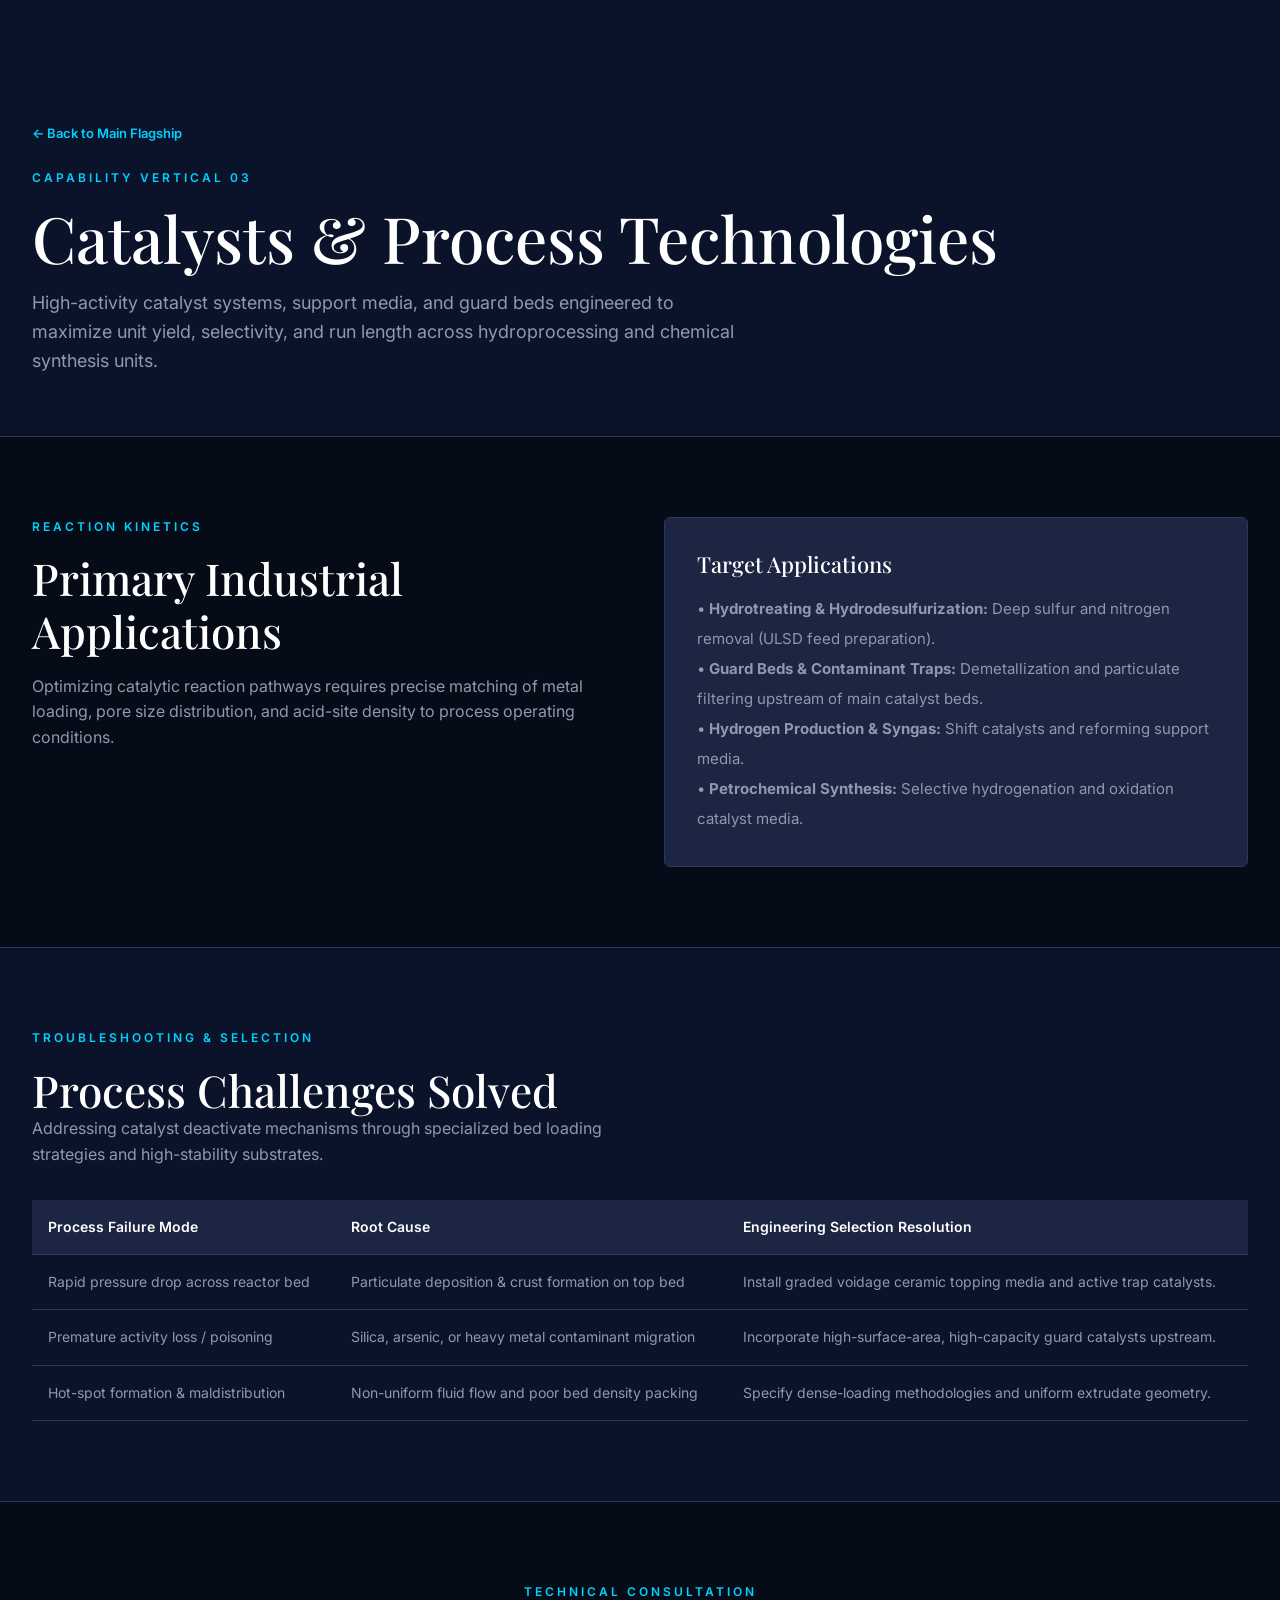
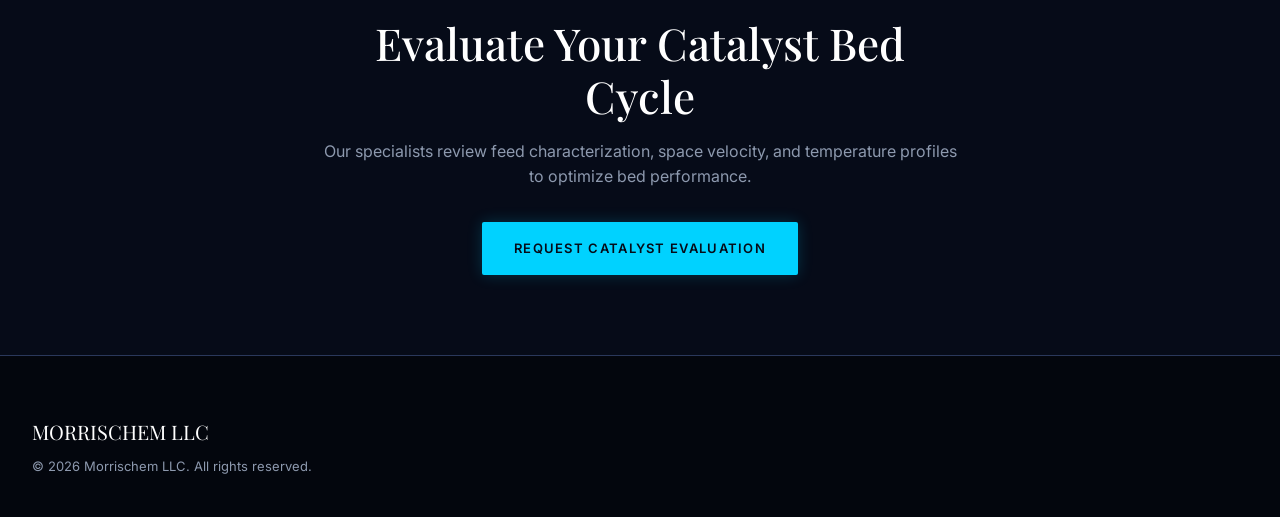
==== morrischem-industrial-clean/catalysts-process-tech.html @ dd55eede "Add files via upload" ====
<!DOCTYPE html>
<html lang="en">
<head>
  <meta charset="UTF-8">
  <meta name="viewport" content="width=device-width, initial-scale=1.0">
  <title>Catalysts & Process Tech — Morrischem LLC</title>
  
  <!-- Fonts -->
  <link rel="preconnect" href="https://fonts.googleapis.com">
  <link rel="preconnect" href="https://fonts.gstatic.com" crossorigin>
  <link href="https://fonts.googleapis.com/css2?family=Inter:wght@400;500;600&family=Playfair+Display:wght@500;600&display=swap" rel="stylesheet">
  
  <!-- Master Design System CSS -->
  <link rel="stylesheet" href="style-guide.css">
  
  <style>
    .page-header {
      padding: 120px 0 60px 0;
      border-bottom: 1px solid var(--border-steel);
      background-color: var(--bg-dark-secondary);
    }

    .container {
      max-width: 1320px;
      margin: 0 auto;
      padding: 0 32px;
    }

    .section-padding {
      padding: 80px 0;
      border-bottom: 1px solid var(--border-steel);
    }

    .grid-2 {
      display: grid;
      grid-template-columns: 1fr 1fr;
      gap: 48px;
    }

    .kicker {
      font-size: 12px;
      font-weight: 600;
      color: var(--accent-cyan);
      letter-spacing: 0.25em;
      text-transform: uppercase;
      margin-bottom: 16px;
    }

    .data-table {
      width: 100%;
      border-collapse: collapse;
      margin-top: 24px;
      text-align: left;
    }

    .data-table th, .data-table td {
      padding: 16px;
      border-bottom: 1px solid var(--border-steel);
      font-size: 14px;
    }

    .data-table th {
      color: var(--text-main);
      font-weight: 600;
      background-color: var(--bg-card-surface);
    }

    .data-table td {
      color: var(--text-muted);
    }

    .back-link {
      color: var(--accent-cyan);
      text-decoration: none;
      font-size: 13px;
      font-weight: 600;
      display: inline-block;
      margin-bottom: 24px;
    }

    .footer-wrapper {
      background-color: #03060D;
      padding: 60px 0 40px 0;
    }
  </style>
</head>
<body>

  <!-- Header Banner -->
  <header class="page-header">
    <div class="container">
      <a href="index.php" class="back-link">← Back to Main Flagship</a>
      <div class="kicker">Capability Vertical 03</div>
      <h1>Catalysts &amp; Process Technologies</h1>
      <p style="font-size: 18px; max-width: 720px; margin-top: 16px;">
        High-activity catalyst systems, support media, and guard beds engineered to maximize unit yield, selectivity, and run length across hydroprocessing and chemical synthesis units.
      </p>
    </div>
  </header>

  <!-- Technical Overview & Applications -->
  <section class="section-padding">
    <div class="container grid-2">
      <div>
        <div class="kicker">Reaction Kinetics</div>
        <h2>Primary Industrial Applications</h2>
        <p style="margin-top: 16px;">
          Optimizing catalytic reaction pathways requires precise matching of metal loading, pore size distribution, and acid-site density to process operating conditions.
        </p>
      </div>

      <div class="card-surface">
        <h3 style="margin-bottom: 16px;">Target Applications</h3>
        <ul style="list-style: none; color: var(--text-muted); font-size: 15px; line-height: 2;">
          <li>• <strong>Hydrotreating &amp; Hydrodesulfurization:</strong> Deep sulfur and nitrogen removal (ULSD feed preparation).</li>
          <li>• <strong>Guard Beds &amp; Contaminant Traps:</strong> Demetallization and particulate filtering upstream of main catalyst beds.</li>
          <li>• <strong>Hydrogen Production &amp; Syngas:</strong> Shift catalysts and reforming support media.</li>
          <li>• <strong>Petrochemical Synthesis:</strong> Selective hydrogenation and oxidation catalyst media.</li>
        </ul>
      </div>
    </div>
  </section>

  <!-- Operational Failures & Selection Matrix -->
  <section class="section-padding" style="background-color: var(--bg-dark-secondary);">
    <div class="container">
      <div class="kicker">Troubleshooting &amp; Selection</div>
      <h2>Process Challenges Solved</h2>
      <p style="max-width: 640px; margin-bottom: 32px;">
        Addressing catalyst deactivate mechanisms through specialized bed loading strategies and high-stability substrates.
      </p>

      <table class="data-table">
        <thead>
          <tr>
            <th>Process Failure Mode</th>
            <th>Root Cause</th>
            <th>Engineering Selection Resolution</th>
          </tr>
        </thead>
        <tbody>
          <tr>
            <td>Rapid pressure drop across reactor bed</td>
            <td>Particulate deposition &amp; crust formation on top bed</td>
            <td>Install graded voidage ceramic topping media and active trap catalysts.</td>
          </tr>
          <tr>
            <td>Premature activity loss / poisoning</td>
            <td>Silica, arsenic, or heavy metal contaminant migration</td>
            <td>Incorporate high-surface-area, high-capacity guard catalysts upstream.</td>
          </tr>
          <tr>
            <td>Hot-spot formation &amp; maldistribution</td>
            <td>Non-uniform fluid flow and poor bed density packing</td>
            <td>Specify dense-loading methodologies and uniform extrudate geometry.</td>
          </tr>
        </tbody>
      </table>
    </div>
  </section>

  <!-- CTA Gateway -->
  <section class="section-padding" style="text-align: center;">
    <div class="container" style="max-width: 700px;">
      <div class="kicker">Technical Consultation</div>
      <h2>Evaluate Your Catalyst Bed Cycle</h2>
      <p style="margin: 16px 0 32px 0;">Our specialists review feed characterization, space velocity, and temperature profiles to optimize bed performance.</p>
      <a href="index.php#contact" class="btn-primary">Request Catalyst Evaluation</a>
    </div>
  </section>

  <!-- Footer -->
  <footer class="footer-wrapper">
    <div class="container">
      <div style="font-family: var(--font-serif); font-size: 20px; color: var(--text-main);">MORRISCHEM LLC</div>
      <p style="font-size: 13px; margin-top: 8px;">&copy; 2026 Morrischem LLC. All rights reserved.</p>
    </div>
  </footer>

</body>
</html>
---- morrischem-industrial-clean/style-guide.css ----
/* ==========================================================================
   MORRISCHEM DIGITAL FLAGSHIP - REFINERY BLUE DESIGN SYSTEM
   ========================================================================== */

:root {
  /* Color Palette - Extracted from Refinery Image */
  --bg-dark-primary: #060B18;       /* Deep Navy Black */
  --bg-dark-secondary: #0B132B;     /* Deep Twilight Navy */
  --bg-card-surface: #1C2541;       /* Control Panel Slate */
  --accent-cyan: #00D2FF;           /* Electric Cyan Glow */
  --accent-cyan-glow: rgba(0, 210, 255, 0.2);
  
  /* Borders & Structure */
  --border-steel: #2A385B;
  --border-light: rgba(0, 210, 255, 0.15);
  
  /* Typography Stacks */
  --font-serif: "Playfair Display", "Georgia", serif;
  --font-sans: "Inter", -apple-system, BlinkMacSystemFont, sans-serif;
  
  /* Text Colors */
  --text-main: #FFFFFF;
  --text-muted: #8D99AE;
  
  /* UI Tokens */
  --radius-crisp: 2px;
  --radius-interactive: 6px;
  --transition-smooth: cubic-bezier(0.16, 1, 0.3, 1);
}

/* Global Reset & Base Rules */
* {
  box-sizing: border-box;
  margin: 0;
  padding: 0;
}

body {
  background-color: var(--bg-dark-primary);
  color: var(--text-main);
  font-family: var(--font-sans);
  font-size: 16px;
  line-height: 1.6;
  -webkit-font-smoothing: antialiased;
}

/* Typography Hierarchy */
h1, h2, h3, h4 {
  font-family: var(--font-serif);
  color: var(--text-main);
  font-weight: 500;
}

h1 { font-size: clamp(36px, 5vw, 64px); line-height: 1.1; }
h2 { font-size: clamp(28px, 3.5vw, 44px); line-height: 1.2; }
h3 { font-size: 22px; line-height: 1.3; }

p {
  color: var(--text-muted);
}

/* Base Component: Buttons */
.btn-primary {
  display: inline-block;
  font-family: var(--font-sans);
  font-size: 13px;
  font-weight: 600;
  letter-spacing: 0.1em;
  text-transform: uppercase;
  color: #060B18;
  background-color: var(--accent-cyan);
  padding: 16px 32px;
  border-radius: var(--radius-crisp);
  text-decoration: none;
  transition: all 0.3s var(--transition-smooth);
  box-shadow: 0 0 15px var(--accent-cyan-glow);
}

.btn-primary:hover {
  background-color: #33E0FF;
  transform: translateY(-2px);
  box-shadow: 0 6px 24px rgba(0, 210, 255, 0.4);
}

.btn-secondary {
  display: inline-block;
  font-family: var(--font-sans);
  font-size: 13px;
  font-weight: 600;
  letter-spacing: 0.1em;
  text-transform: uppercase;
  color: var(--text-main);
  background-color: transparent;
  padding: 16px 32px;
  border: 1px solid var(--border-steel);
  border-radius: var(--radius-crisp);
  text-decoration: none;
  transition: all 0.3s var(--transition-smooth);
}

.btn-secondary:hover {
  border-color: var(--accent-cyan);
  background-color: rgba(0, 210, 255, 0.05);
  transform: translateY(-2px);
}

/* Base Component: Card Containers */
.card-surface {
  background-color: var(--bg-card-surface);
  border: 1px solid var(--border-steel);
  border-radius: var(--radius-interactive);
  padding: 32px;
  transition: all 0.3s var(--transition-smooth);
}

.card-surface:hover {
  border-color: var(--accent-cyan);
  box-shadow: 0 4px 20px var(--accent-cyan-glow);
}
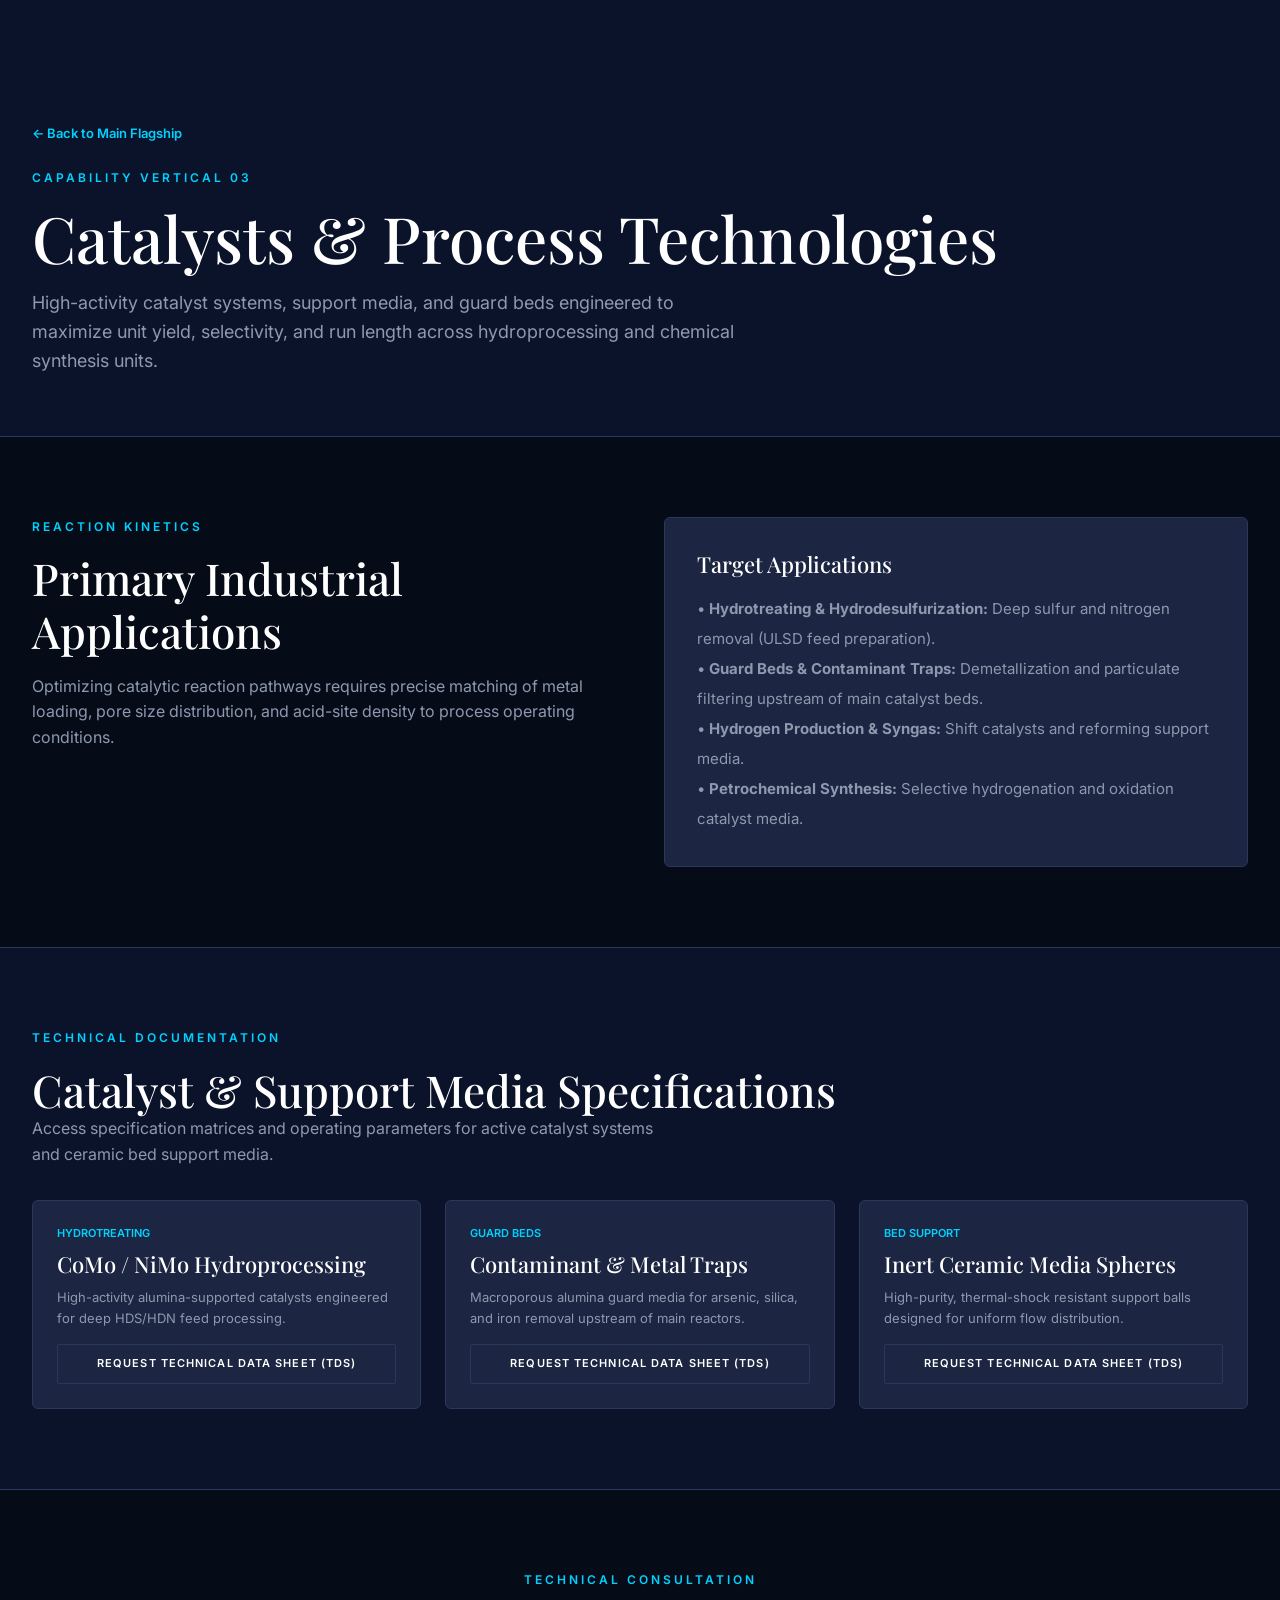
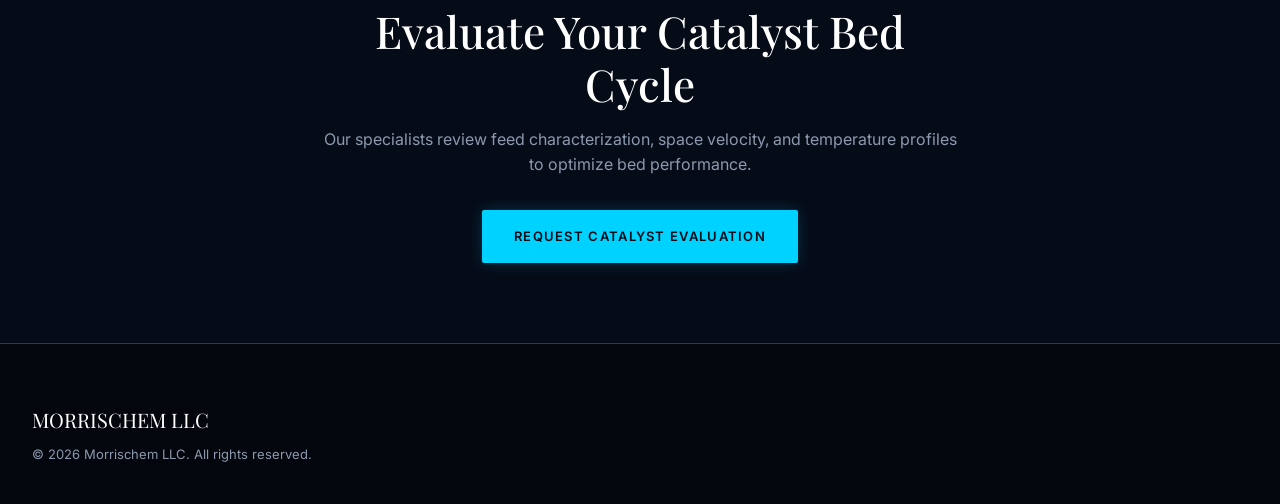
==== commit d9d71c03: "Revise catalysts process tech HTML structure and styles Updated the HTML structure and styling for t" ====
--- a/morrischem-industrial-clean/catalysts-process-tech.html
+++ b/morrischem-industrial-clean/catalysts-process-tech.html
@@ -35,6 +35,12 @@
       display: grid;
       grid-template-columns: 1fr 1fr;
       gap: 48px;
+    }
+
+    .grid-3 {
+      display: grid;
+      grid-template-columns: repeat(3, 1fr);
+      gap: 24px;
     }
 
     .kicker {
@@ -76,6 +82,16 @@
       font-weight: 600;
       display: inline-block;
       margin-bottom: 24px;
+    }
+
+    .spec-card {
+      background-color: var(--bg-card-surface);
+      border: 1px solid var(--border-steel);
+      border-radius: var(--radius-interactive);
+      padding: 24px;
+      display: flex;
+      flex-direction: column;
+      justify-content: space-between;
     }
 
     .footer-wrapper {
@@ -121,41 +137,43 @@
     </div>
   </section>
 
-  <!-- Operational Failures & Selection Matrix -->
+  <!-- Technical Specification Downloads -->
   <section class="section-padding" style="background-color: var(--bg-dark-secondary);">
     <div class="container">
-      <div class="kicker">Troubleshooting &amp; Selection</div>
-      <h2>Process Challenges Solved</h2>
+      <div class="kicker">Technical Documentation</div>
+      <h2>Catalyst &amp; Support Media Specifications</h2>
       <p style="max-width: 640px; margin-bottom: 32px;">
-        Addressing catalyst deactivate mechanisms through specialized bed loading strategies and high-stability substrates.
+        Access specification matrices and operating parameters for active catalyst systems and ceramic bed support media.
       </p>
 
-      <table class="data-table">
-        <thead>
-          <tr>
-            <th>Process Failure Mode</th>
-            <th>Root Cause</th>
-            <th>Engineering Selection Resolution</th>
-          </tr>
-        </thead>
-        <tbody>
-          <tr>
-            <td>Rapid pressure drop across reactor bed</td>
-            <td>Particulate deposition &amp; crust formation on top bed</td>
-            <td>Install graded voidage ceramic topping media and active trap catalysts.</td>
-          </tr>
-          <tr>
-            <td>Premature activity loss / poisoning</td>
-            <td>Silica, arsenic, or heavy metal contaminant migration</td>
-            <td>Incorporate high-surface-area, high-capacity guard catalysts upstream.</td>
-          </tr>
-          <tr>
-            <td>Hot-spot formation &amp; maldistribution</td>
-            <td>Non-uniform fluid flow and poor bed density packing</td>
-            <td>Specify dense-loading methodologies and uniform extrudate geometry.</td>
-          </tr>
-        </tbody>
-      </table>
+      <div class="grid-3">
+        <div class="spec-card">
+          <div>
+            <div style="font-size: 11px; color: var(--accent-cyan); font-weight: 600; text-transform: uppercase;">Hydrotreating</div>
+            <h3 style="margin: 8px 0;">CoMo / NiMo Hydroprocessing</h3>
+            <p style="font-size: 13px; margin-bottom: 16px;">High-activity alumina-supported catalysts engineered for deep HDS/HDN feed processing.</p>
+          </div>
+          <a href="contact.html" class="btn-secondary" style="text-align: center; font-size: 11px; padding: 10px 16px;">Request Technical Data Sheet (TDS)</a>
+        </div>
+
+        <div class="spec-card">
+          <div>
+            <div style="font-size: 11px; color: var(--accent-cyan); font-weight: 600; text-transform: uppercase;">Guard Beds</div>
+            <h3 style="margin: 8px 0;">Contaminant &amp; Metal Traps</h3>
+            <p style="font-size: 13px; margin-bottom: 16px;">Macroporous alumina guard media for arsenic, silica, and iron removal upstream of main reactors.</p>
+          </div>
+          <a href="contact.html" class="btn-secondary" style="text-align: center; font-size: 11px; padding: 10px 16px;">Request Technical Data Sheet (TDS)</a>
+        </div>
+
+        <div class="spec-card">
+          <div>
+            <div style="font-size: 11px; color: var(--accent-cyan); font-weight: 600; text-transform: uppercase;">Bed Support</div>
+            <h3 style="margin: 8px 0;">Inert Ceramic Media Spheres</h3>
+            <p style="font-size: 13px; margin-bottom: 16px;">High-purity, thermal-shock resistant support balls designed for uniform flow distribution.</p>
+          </div>
+          <a href="contact.html" class="btn-secondary" style="text-align: center; font-size: 11px; padding: 10px 16px;">Request Technical Data Sheet (TDS)</a>
+        </div>
+      </div>
     </div>
   </section>
 
@@ -165,7 +183,7 @@
       <div class="kicker">Technical Consultation</div>
       <h2>Evaluate Your Catalyst Bed Cycle</h2>
       <p style="margin: 16px 0 32px 0;">Our specialists review feed characterization, space velocity, and temperature profiles to optimize bed performance.</p>
-      <a href="index.php#contact" class="btn-primary">Request Catalyst Evaluation</a>
+      <a href="contact.html" class="btn-primary">Request Catalyst Evaluation</a>
     </div>
   </section>
 
@@ -178,4 +196,4 @@
   </footer>
 
 </body>
-</html>+</html>
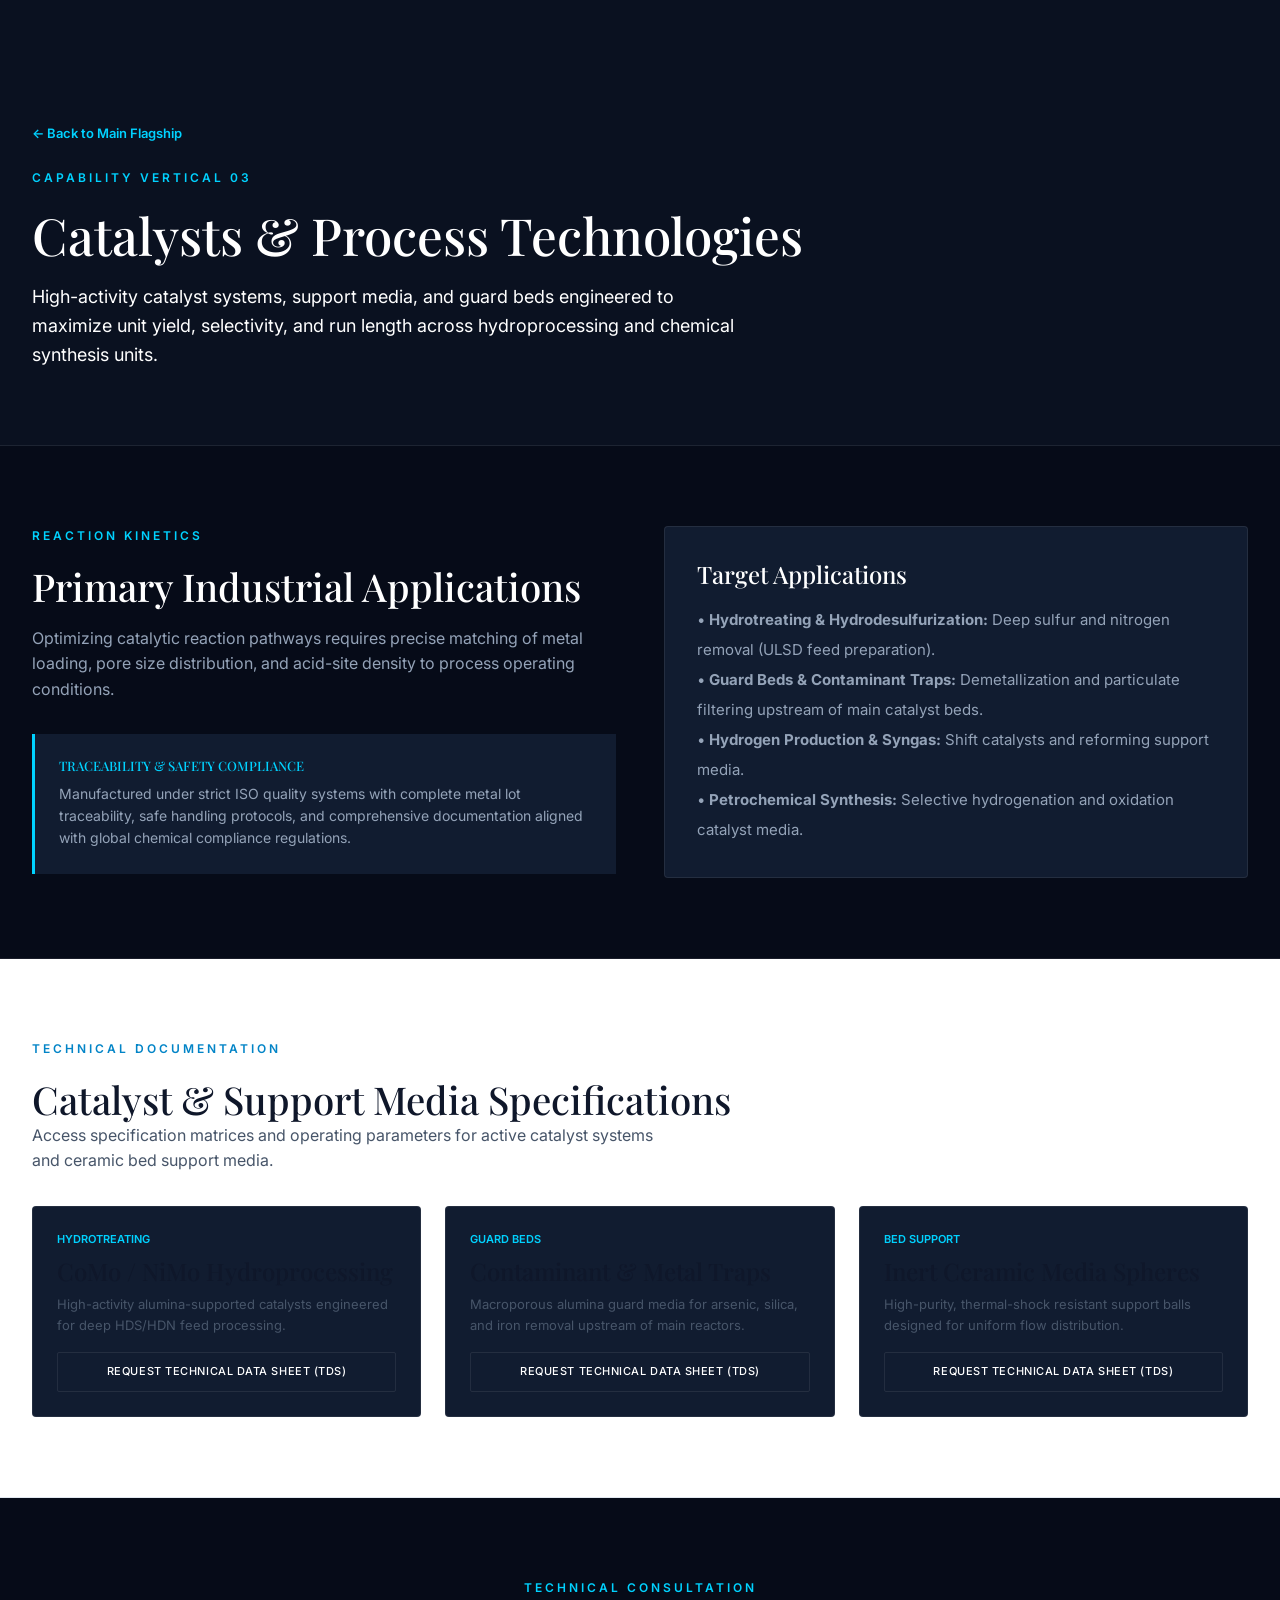
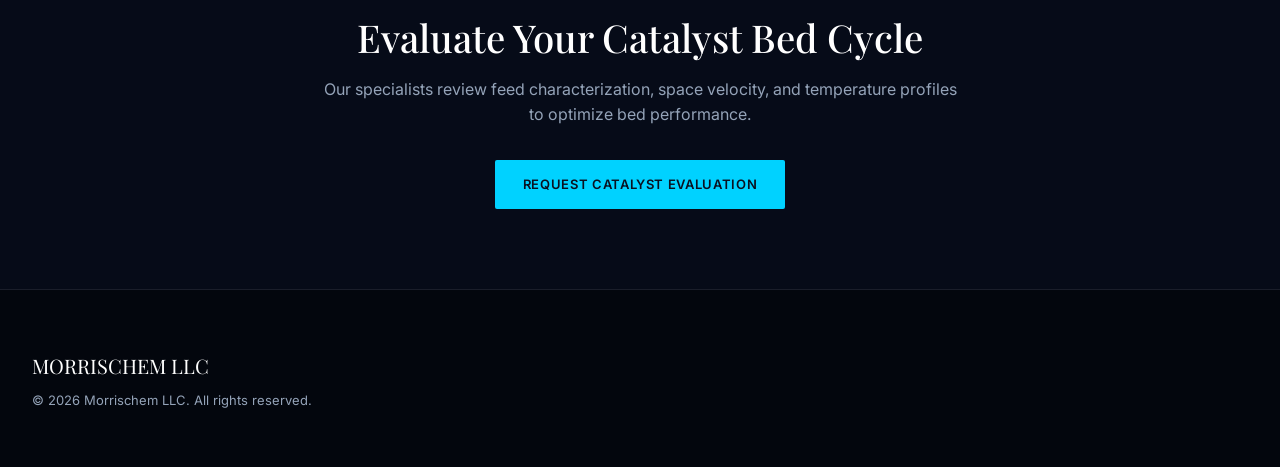
==== commit 412936fb: "Refactor catalysts-process-tech.html structure and styles Updated the HTML structure and styles for " ====
--- a/morrischem-industrial-clean/catalysts-process-tech.html
+++ b/morrischem-industrial-clean/catalysts-process-tech.html
@@ -52,29 +52,6 @@
       margin-bottom: 16px;
     }
 
-    .data-table {
-      width: 100%;
-      border-collapse: collapse;
-      margin-top: 24px;
-      text-align: left;
-    }
-
-    .data-table th, .data-table td {
-      padding: 16px;
-      border-bottom: 1px solid var(--border-steel);
-      font-size: 14px;
-    }
-
-    .data-table th {
-      color: var(--text-main);
-      font-weight: 600;
-      background-color: var(--bg-card-surface);
-    }
-
-    .data-table td {
-      color: var(--text-muted);
-    }
-
     .back-link {
       color: var(--accent-cyan);
       text-decoration: none;
@@ -82,6 +59,10 @@
       font-weight: 600;
       display: inline-block;
       margin-bottom: 24px;
+    }
+
+    .back-link:hover {
+      text-decoration: underline;
     }
 
     .spec-card {
@@ -92,6 +73,13 @@
       display: flex;
       flex-direction: column;
       justify-content: space-between;
+    }
+
+    .compliance-box {
+      background-color: var(--bg-card-surface);
+      border-left: 3px solid var(--accent-cyan);
+      padding: 24px;
+      margin-top: 32px;
     }
 
     .footer-wrapper {
@@ -105,7 +93,7 @@
   <!-- Header Banner -->
   <header class="page-header">
     <div class="container">
-      <a href="index.php" class="back-link">← Back to Main Flagship</a>
+      <a href="/" class="back-link">&larr; Back to Main Flagship</a>
       <div class="kicker">Capability Vertical 03</div>
       <h1>Catalysts &amp; Process Technologies</h1>
       <p style="font-size: 18px; max-width: 720px; margin-top: 16px;">
@@ -123,6 +111,11 @@
         <p style="margin-top: 16px;">
           Optimizing catalytic reaction pathways requires precise matching of metal loading, pore size distribution, and acid-site density to process operating conditions.
         </p>
+
+        <div class="compliance-box">
+          <h4 style="color: var(--accent-cyan); font-size: 13px; text-transform: uppercase; margin-bottom: 8px;">Traceability &amp; Safety Compliance</h4>
+          <p style="font-size: 14px; margin-bottom: 0;">Manufactured under strict ISO quality systems with complete metal lot traceability, safe handling protocols, and comprehensive documentation aligned with global chemical compliance regulations.</p>
+        </div>
       </div>
 
       <div class="card-surface">
--- a/morrischem-industrial-clean/style-guide.css
+++ b/morrischem-industrial-clean/style-guide.css
@@ -1,34 +1,29 @@
 /* ==========================================================================
-   MORRISCHEM DIGITAL FLAGSHIP - REFINERY BLUE DESIGN SYSTEM
+   MORRISCHEM LLC — Master Design System & Style Guide
    ========================================================================== */
 
 :root {
-  /* Color Palette - Extracted from Refinery Image */
-  --bg-dark-primary: #060B18;       /* Deep Navy Black */
-  --bg-dark-secondary: #0B132B;     /* Deep Twilight Navy */
-  --bg-card-surface: #1C2541;       /* Control Panel Slate */
-  --accent-cyan: #00D2FF;           /* Electric Cyan Glow */
-  --accent-cyan-glow: rgba(0, 210, 255, 0.2);
+  /* Color Palette */
+  --bg-dark-primary: #060B18;
+  --bg-dark-secondary: #FFFFFF; /* High-Contrast White Sections */
+  --bg-card-surface: #111C30;
   
-  /* Borders & Structure */
-  --border-steel: #2A385B;
-  --border-light: rgba(0, 210, 255, 0.15);
-  
-  /* Typography Stacks */
-  --font-serif: "Playfair Display", "Georgia", serif;
-  --font-sans: "Inter", -apple-system, BlinkMacSystemFont, sans-serif;
-  
-  /* Text Colors */
   --text-main: #FFFFFF;
-  --text-muted: #8D99AE;
-  
-  /* UI Tokens */
+  --text-muted: #94A3B8;
+  --accent-cyan: #00D2FF;
+  --accent-navy: #0A1120;
+  --border-steel: rgba(255, 255, 255, 0.08);
+
+  /* Typography */
+  --font-serif: 'Playfair Display', Georgia, serif;
+  --font-sans: 'Inter', -apple-system, BlinkMacSystemFont, sans-serif;
+
+  /* Layout & Geometry */
   --radius-crisp: 2px;
-  --radius-interactive: 6px;
-  --transition-smooth: cubic-bezier(0.16, 1, 0.3, 1);
+  --radius-interactive: 4px;
 }
 
-/* Global Reset & Base Rules */
+/* Reset & Base Styles */
 * {
   box-sizing: border-box;
   margin: 0;
@@ -37,7 +32,7 @@
 
 body {
   background-color: var(--bg-dark-primary);
-  color: var(--text-main);
+  color: var(--text-muted);
   font-family: var(--font-sans);
   font-size: 16px;
   line-height: 1.6;
@@ -46,74 +41,134 @@
 
 /* Typography Hierarchy */
 h1, h2, h3, h4 {
+  color: var(--text-main);
   font-family: var(--font-serif);
-  color: var(--text-main);
   font-weight: 500;
+  line-height: 1.25;
 }
 
-h1 { font-size: clamp(36px, 5vw, 64px); line-height: 1.1; }
-h2 { font-size: clamp(28px, 3.5vw, 44px); line-height: 1.2; }
-h3 { font-size: 22px; line-height: 1.3; }
+h1 { font-size: clamp(32px, 4vw, 56px); }
+h2 { font-size: clamp(28px, 3vw, 40px); }
+h3 { font-size: clamp(20px, 2vw, 24px); }
+h4 { font-size: clamp(16px, 1.5vw, 18px); }
 
 p {
-  color: var(--text-muted);
+  margin-bottom: 1rem;
 }
 
-/* Base Component: Buttons */
-.btn-primary {
-  display: inline-block;
-  font-family: var(--font-sans);
-  font-size: 13px;
-  font-weight: 600;
-  letter-spacing: 0.1em;
-  text-transform: uppercase;
-  color: #060B18;
-  background-color: var(--accent-cyan);
-  padding: 16px 32px;
-  border-radius: var(--radius-crisp);
-  text-decoration: none;
-  transition: all 0.3s var(--transition-smooth);
-  box-shadow: 0 0 15px var(--accent-cyan-glow);
-}
-
-.btn-primary:hover {
-  background-color: #33E0FF;
-  transform: translateY(-2px);
-  box-shadow: 0 6px 24px rgba(0, 210, 255, 0.4);
-}
-
-.btn-secondary {
-  display: inline-block;
-  font-family: var(--font-sans);
-  font-size: 13px;
-  font-weight: 600;
-  letter-spacing: 0.1em;
-  text-transform: uppercase;
-  color: var(--text-main);
-  background-color: transparent;
-  padding: 16px 32px;
-  border: 1px solid var(--border-steel);
-  border-radius: var(--radius-crisp);
-  text-decoration: none;
-  transition: all 0.3s var(--transition-smooth);
-}
-
-.btn-secondary:hover {
-  border-color: var(--accent-cyan);
-  background-color: rgba(0, 210, 255, 0.05);
-  transform: translateY(-2px);
-}
-
-/* Base Component: Card Containers */
+/* Base Surfaces & Cards */
 .card-surface {
   background-color: var(--bg-card-surface);
   border: 1px solid var(--border-steel);
   border-radius: var(--radius-interactive);
   padding: 32px;
-  transition: all 0.3s var(--transition-smooth);
 }
 
-.card-surface:hover {
+/* Primary Button Styling */
+.btn-primary {
+  display: inline-block;
+  background-color: var(--accent-cyan);
+  color: var(--accent-navy);
+  font-family: var(--font-sans);
+  font-size: 13px;
+  font-weight: 600;
+  letter-spacing: 0.05em;
+  text-transform: uppercase;
+  text-decoration: none;
+  padding: 14px 28px;
+  border-radius: var(--radius-crisp);
+  transition: all 0.2s ease;
+}
+
+.btn-primary:hover {
+  background-color: #33E0FF;
+  box-shadow: 0 0 15px rgba(0, 210, 255, 0.4);
+}
+
+/* Secondary Button Styling */
+.btn-secondary {
+  display: inline-block;
+  background-color: transparent;
+  color: var(--text-main);
+  border: 1px solid var(--border-steel);
+  font-family: var(--font-sans);
+  font-size: 13px;
+  font-weight: 500;
+  letter-spacing: 0.05em;
+  text-transform: uppercase;
+  text-decoration: none;
+  padding: 14px 28px;
+  border-radius: var(--radius-crisp);
+  transition: all 0.2s ease;
+}
+
+.btn-secondary:hover {
   border-color: var(--accent-cyan);
-  box-shadow: 0 4px 20px var(--accent-cyan-glow);
+  color: var(--accent-cyan);
 }
+
+/* Back Link Styling */
+.back-link {
+  color: var(--accent-cyan);
+  text-decoration: none;
+  font-size: 13px;
+  font-weight: 600;
+  display: inline-block;
+  margin-bottom: 24px;
+}
+
+.back-link:hover {
+  text-decoration: underline;
+}
+
+/* ==========================================================================
+   PAGE HEADER & WHITE SECTION CONTRAST FIXES
+   ========================================================================== */
+
+/* Keep page headers dark so white title text remains visible */
+.page-header {
+  background-color: #0A1120 !important;
+  color: #FFFFFF !important;
+}
+
+.page-header h1, .page-header p {
+  color: #FFFFFF !important;
+}
+
+/* White Alternating Section Rules */
+[style*="background-color: var(--bg-dark-secondary)"] {
+  background-color: #FFFFFF !important;
+  color: #334155 !important;
+  border-bottom: 1px solid #E2E8F0 !important;
+}
+
+[style*="background-color: var(--bg-dark-secondary)"] h1,
+[style*="background-color: var(--bg-dark-secondary)"] h2,
+[style*="background-color: var(--bg-dark-secondary)"] h3,
+[style*="background-color: var(--bg-dark-secondary)"] h4 {
+  color: #0F172A !important;
+}
+
+[style*="background-color: var(--bg-dark-secondary)"] p {
+  color: #475569 !important;
+}
+
+[style*="background-color: var(--bg-dark-secondary)"] .section-kicker,
+[style*="background-color: var(--bg-dark-secondary)"] .kicker {
+  color: #0284C7 !important;
+}
+
+[style*="background-color: var(--bg-dark-secondary)"] .card-surface {
+  background-color: #F8FAFC !important;
+  border: 1px solid #E2E8F0 !important;
+  box-shadow: 0 4px 6px -1px rgba(0, 0, 0, 0.05);
+}
+
+[style*="background-color: var(--bg-dark-secondary)"] .card-surface h3,
+[style*="background-color: var(--bg-dark-secondary)"] .card-surface h4 {
+  color: #0F172A !important;
+}
+
+[style*="background-color: var(--bg-dark-secondary)"] .card-surface p {
+  color: #64748B !important;
+}
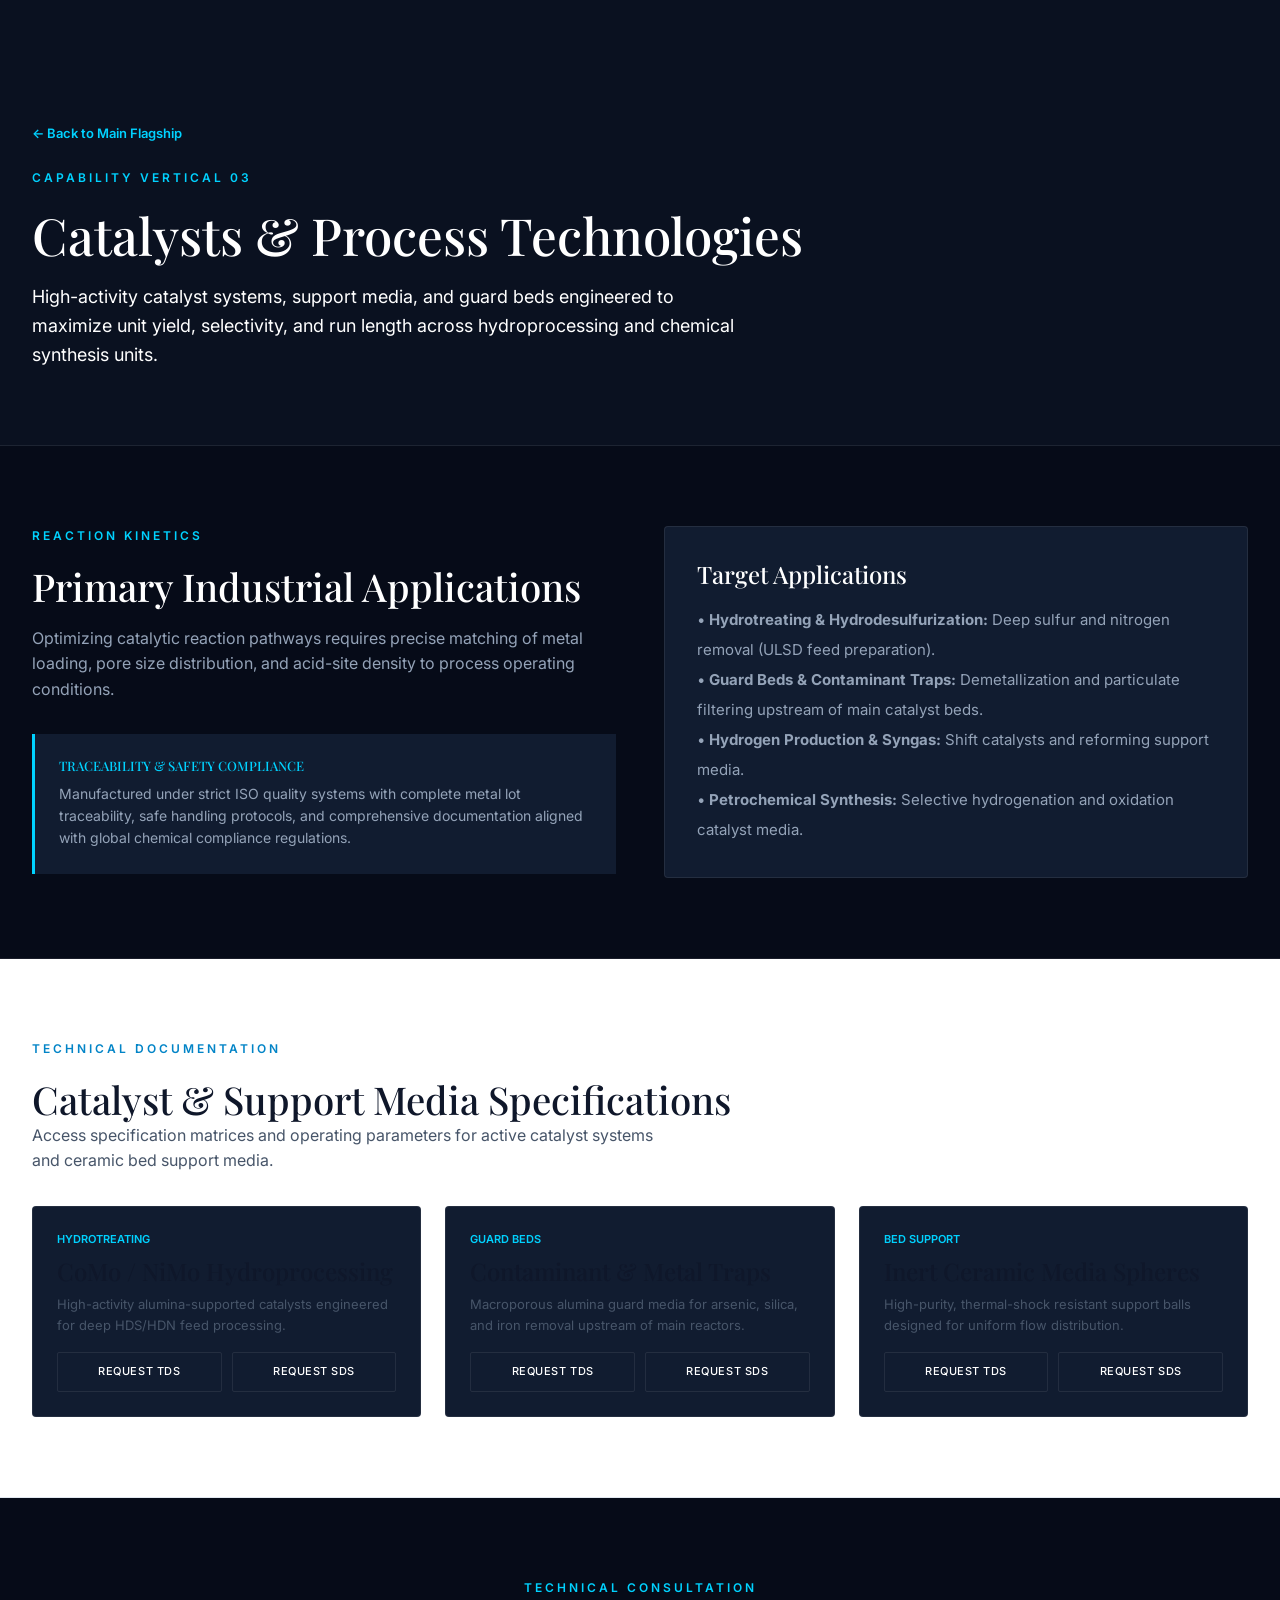
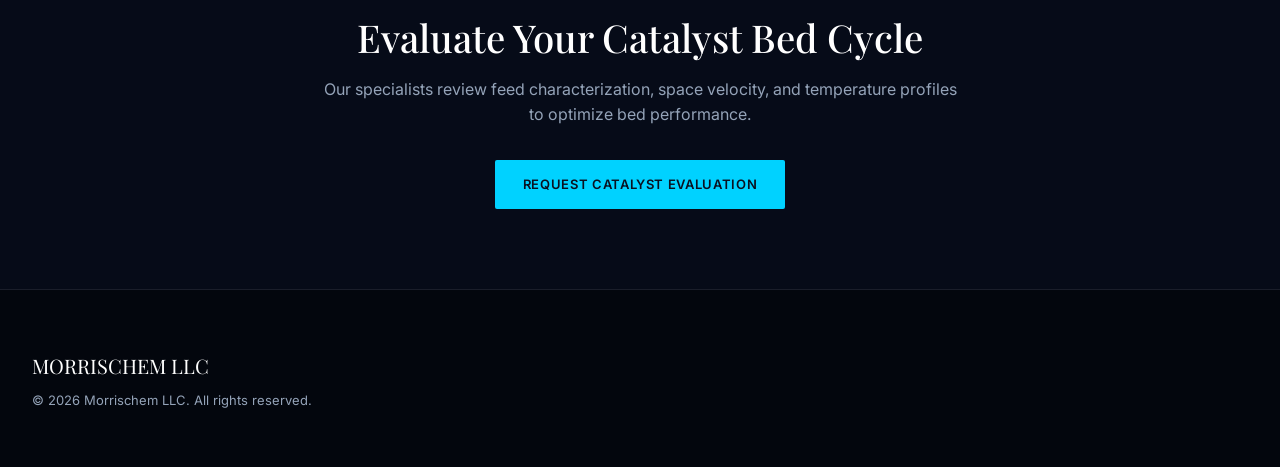
==== commit 954bb5c1: "Phase 5 Complete: Dual TDS and SDS gateways across all capability verticals" ====
--- a/morrischem-industrial-clean/catalysts-process-tech.html
+++ b/morrischem-industrial-clean/catalysts-process-tech.html
@@ -146,7 +146,10 @@
             <h3 style="margin: 8px 0;">CoMo / NiMo Hydroprocessing</h3>
             <p style="font-size: 13px; margin-bottom: 16px;">High-activity alumina-supported catalysts engineered for deep HDS/HDN feed processing.</p>
           </div>
-          <a href="contact.html" class="btn-secondary" style="text-align: center; font-size: 11px; padding: 10px 16px;">Request Technical Data Sheet (TDS)</a>
+          <div style="display: flex; gap: 10px; flex-wrap: wrap;">
+            <a href="contact.html?doc=TDS&product=CoMo%20%2F%20NiMo%20Hydroprocessing" class="btn-secondary" style="flex: 1; text-align: center; font-size: 11px; padding: 10px 16px;">Request TDS</a>
+            <a href="contact.html?doc=SDS&product=CoMo%20%2F%20NiMo%20Hydroprocessing" class="btn-secondary" style="flex: 1; text-align: center; font-size: 11px; padding: 10px 16px;">Request SDS</a>
+          </div>
         </div>
 
         <div class="spec-card">
@@ -155,7 +158,10 @@
             <h3 style="margin: 8px 0;">Contaminant &amp; Metal Traps</h3>
             <p style="font-size: 13px; margin-bottom: 16px;">Macroporous alumina guard media for arsenic, silica, and iron removal upstream of main reactors.</p>
           </div>
-          <a href="contact.html" class="btn-secondary" style="text-align: center; font-size: 11px; padding: 10px 16px;">Request Technical Data Sheet (TDS)</a>
+          <div style="display: flex; gap: 10px; flex-wrap: wrap;">
+            <a href="contact.html?doc=TDS&product=Contaminant%20%26%20Metal%20Traps" class="btn-secondary" style="flex: 1; text-align: center; font-size: 11px; padding: 10px 16px;">Request TDS</a>
+            <a href="contact.html?doc=SDS&product=Contaminant%20%26%20Metal%20Traps" class="btn-secondary" style="flex: 1; text-align: center; font-size: 11px; padding: 10px 16px;">Request SDS</a>
+          </div>
         </div>
 
         <div class="spec-card">
@@ -164,7 +170,10 @@
             <h3 style="margin: 8px 0;">Inert Ceramic Media Spheres</h3>
             <p style="font-size: 13px; margin-bottom: 16px;">High-purity, thermal-shock resistant support balls designed for uniform flow distribution.</p>
           </div>
-          <a href="contact.html" class="btn-secondary" style="text-align: center; font-size: 11px; padding: 10px 16px;">Request Technical Data Sheet (TDS)</a>
+          <div style="display: flex; gap: 10px; flex-wrap: wrap;">
+            <a href="contact.html?doc=TDS&product=Inert%20Ceramic%20Media%20Spheres" class="btn-secondary" style="flex: 1; text-align: center; font-size: 11px; padding: 10px 16px;">Request TDS</a>
+            <a href="contact.html?doc=SDS&product=Inert%20Ceramic%20Media%20Spheres" class="btn-secondary" style="flex: 1; text-align: center; font-size: 11px; padding: 10px 16px;">Request SDS</a>
+          </div>
         </div>
       </div>
     </div>
